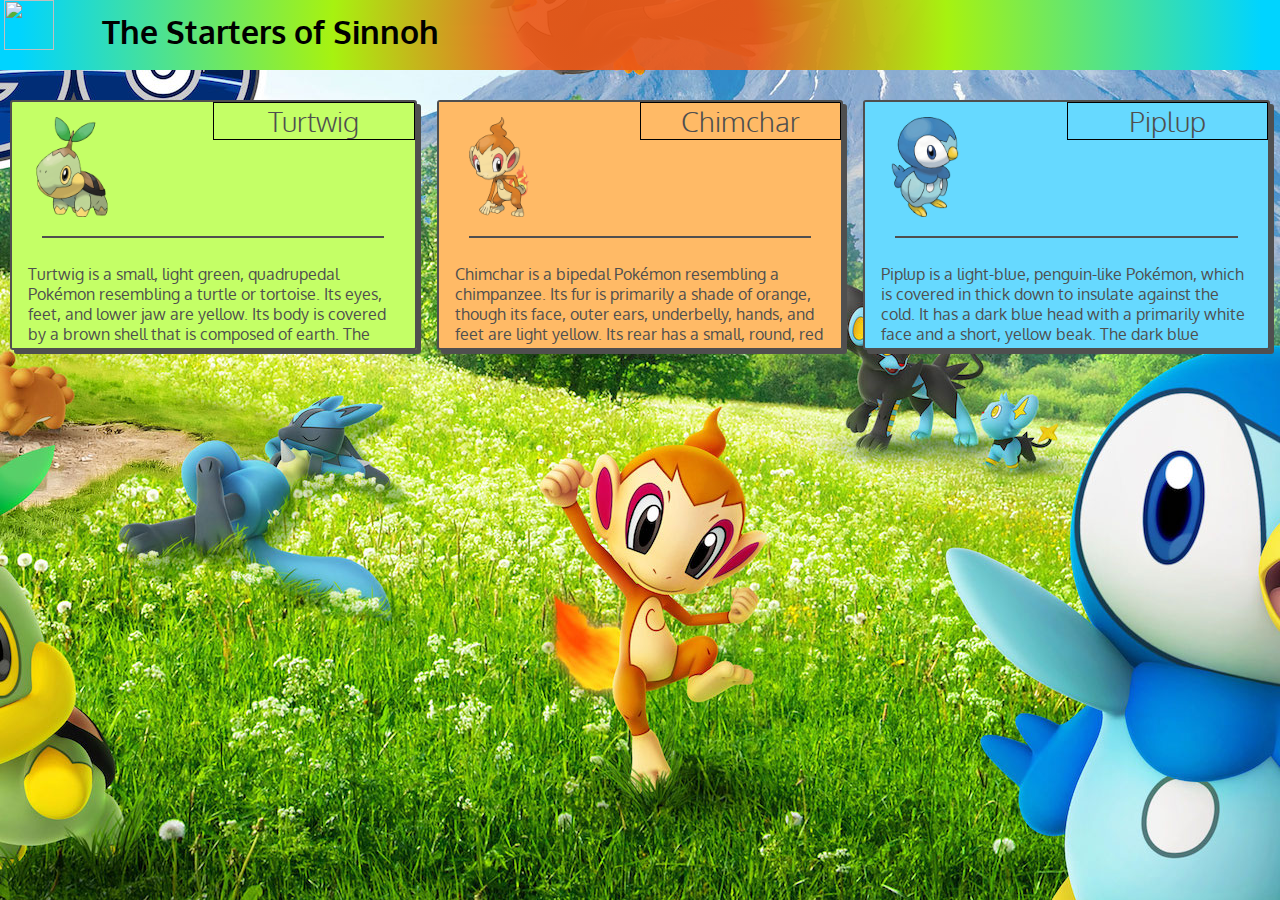
==== module2-solution/index.html @ c3f484e0 "added files for assignment 2" ====
<!DOCTYPE html>
<html>
<head>
  <meta charset="UTF-8">
  <meta name="viewport" content="width=device-width, initial-scale=1">
  <title>Website for Assignment 2</title>
  <link rel="stylesheet" href="./css/assignment-2.css">
  <link rel="preconnect" href="https://fonts.googleapis.com">
  <link rel="preconnect" href="https://fonts.gstatic.com" crossorigin>
  <link href="https://fonts.googleapis.com/css2?family=Oxygen:wght@300;400;700&display=swap" rel="stylesheet">
</head>
<body>
  <header>
    <nav class="navbar">
      <div class="header">
        <a href="https://www.pokemon.com/us/" target="_blank" class="logo"><img src="pokeball-png-45330.png" class="logo-img"></a>
        <div class="site-title">
          <h1 class="site-title-header">The Starters of Sinnoh</h1>
        </div>

      </div>

    </nav>

  </header>
  <div class="row">
    <div class="col col-2 col-lg-4 col-md-6 col-sm-12">
      <div class="content content-2">
        <div class="div-title div-title-2">Turtwig</div>
        <img src="./images/Turtwig.png" class="icon">
        <hr>
        <p>Turtwig is a small, light green, quadrupedal Pokémon resembling a turtle or tortoise.
        Its eyes, feet, and lower jaw are yellow. Its body is covered by a brown shell that is composed of earth.
        The shell has a thick black stripe and a black rim. On a very healthy Turtwig, the shell should feel moist.
        A small seedling grows on a brown patch on its head.
        This seedling will wilt if the Pokémon becomes thirsty.
        Since it is a plant-based Pokémon, Turtwig usually nourishes itself through photosynthesis.
        It also drinks water, which hardens its soil-based shell.
        Due to its status as a starter Pokémon, a wild Turtwig is hard to come by and it is generally found under the ownership of Trainers.</p>
      </div>
    </div>
    <div class="col col-1 col-lg-4 col-md-6 col-sm-12">
      <div class="content content-1">
        <div class="div-title div-title-1">Chimchar</div>
        <img src="./images/Chimchar.png" class="icon">
        <hr>
        <p>Chimchar is a bipedal Pokémon resembling a chimpanzee.
         Its fur is primarily a shade of orange, though its face, outer ears,
          underbelly, hands, and feet are light yellow. Its rear has a small, round,
          red patch that is usually obscured by flames produced by burning gas in its stomach.
           These flames go out when it goes to sleep, and burn weakly when it feels ill.
           Chimchar's ears are large in comparison to its head size and red inside.
           It has two pointed teeth in its upper jaw.
           Chimchar has red markings nearly surrounding its eyes, a swirl-like symbol on its chest,
           and five fingers on its hands with three toes on its feet.
           It has a swirly crest of hair on its head.
           Being very agile, it is able to climb the rocky ledges of tall mountains, where it lives.</p>
      </div>
    </div>
    <div class="col col-3 col-lg-4 col-md-12 col-sm-12">
      <div class="content content-3">
        <div class="div-title div-title-3">Piplup</div>
        <img src="./images/Piplup.png"  class="icon">
        <hr>
        <p class ="pip">Piplup is a light-blue, penguin-like Pokémon,
        which is covered in thick down to insulate against the cold.
        It has a dark blue head with a primarily white face and a short, yellow beak.
        The dark blue feathers on its head extend down its back and around its neck,
        which causes it to appear to be wearing a cape.
        There are two white ovals on its chest and a small, light-blue marking resembles a crown above its beak. It has flipper-like arms and yellow feet with three toes each.

          Piplup has a strong sense of self-pride.
          Because of its pride, it has a hard time accepting food from humans and bonding with its caretakers.
          It will even puff out its chest after it falls down,
          which it often does due to its poor walking abilities.
          However, it is a skilled swimmer that can dive for over ten minutes in order to hunt.
          It has also been shown to fly short distances in the anime.
          It lives along the seashore in colder climates.</p>
      </div>
    </div>
  </div>
</body>
</html>
---- module2-solution/css/assignment-2.css ----
* {
  font-family: 'Oxygen', sans-serif;
  margin: 0;
  box-sizing: border-box;
}

/** Header **/

.logo-img {
  width: 50px;
  height: 50px;
  position: relative;
  top: 15%;
  left: 8%;

}

.logo {
  float: left;
}

.header {
  overflow: hidden;
  position: relative;
  margin-bottom: 20px;
  background: rgb(235,89,24);
  background: radial-gradient(circle, rgba(235,89,24,0.9206276260504201) 18%, rgba(167,242,16,1) 48%, rgba(0,212,255,1) 97%);
  height: 70px;
}

.site-title {
  vertical-align: middle;
}

.site-title-header {
  font-size: 2em;
  margin: 0;
  position: absolute;
  top: 15%;
  left: 8%;

}

/** End of Header **/

body {
  overflow: hidden;
  background: url("../images/sinnoh.jpeg") no-repeat;
  background-position: 30% 35%;
}
.row {
  width: 100%;

  margin: 0 auto;
  overflow: hidden;

}

.col-lg-1, .col-lg-2, .col-lg-3, .col-lg-4, .col-lg-5, .col-lg-6, .col-lg-7
, .col-lg-8, .col-lg-9, .col-lg-10, .col-lg-11, .col-lg-12, .col-md-1, .col-md-2, .col-md-3
, .col-md-3, .col-md-4, .col-md-5, .col-md-7, .col-md-8, .col-md-9, .col-md-10, .col-md-11
, .col-md-12, .col-md-6, .col-sm-1, .col-sm-2, .col-sm-3, .col-sm-4, .col-sm-5, .col-sm-6
, .col-sm-7, .col-sm-8, .col-sm-9, .col-sm-10, .col-sm-11, .col-sm-12 {
  padding: 10px;
  float: left;
}

.content {
  border: 2px solid #4f4f4f;
  box-shadow: 100%;
  border-radius: 3px;
  box-shadow: 4px 4px #4f4f4f;
  position: relative;
  height: 250px;
  overflow: auto;

}

.div-title {

  font-weight: 300;
  border: 1px solid black;
  width: 50%;
  position: absolute;
  top: 0;
  right: 0;
  text-align: center;
  font-size: 1.75em;
}

.icon {

  width: 100px;
  height: 100px;
  margin: 15px 10px 5px;
}

.div-title-1, .content-1 {

  background-color: hsl(33, 100%, 70%);
  color: #4f4f4f;



}

.div-title-3, .content-3 {
  background-color: hsl(195, 100%, 70%);
  color: #4f4f4f;


}

.div-title-2, .content-2 {
  background-color: hsl(83, 100%, 70%);
  color: #4f4f4f;


}

hr {
  width: 85%;
  border: 0.5px solid #4f4f4f;
  margin: 10px auto 10px;


}

p {
  padding: 1em;
  color: #4f4f4f;
}

/*** Large Devices ***/

@media (min-width: 992px) {
  .col-lg-1 {
    width: 8.33%;
  }

  .col-lg-2 {
    width: 16.67%;
  }

  .col-lg-3 {
    width: 25%;
  }

  .col-lg-4 {
    width: 33.33%;
  }

  .col-lg-5 {
    width: 41.67%;
  }

  .col-lg-6 {
    width: 50%;
  }

  .col-lg-7 {
    width: 58.33%;
  }

  .col-lg-8 {
    width: 66.67;
  }

  .col-lg-9 {
    width: 75%;
  }

  .col-lg-10 {
    width: 83.33%;
  }

  .col-lg-11 {
    width: 91.67%;
  }

  .col-lg-12 {
    width: 100%;
  }
}
/** Mediium Devices **/

@media (min-width:768px) and (max-width: 991px) {
  .col-md-1 {
    width: 8.33%;
  }

  .col-md-2 {
    width: 16.67%;
  }

  .col-md-3 {
    width: 25%;
  }

  .col-md-4 {
    width: 33.33%;
  }

  .col-md-5 {
    width: 41.67%;
  }

  .col-md-6 {
    width: 50%;
  }

  .col-md-7 {
    width: 58.33%;
  }

  .col-md-8 {
    width: 66.67;
  }

  .col-md-9 {
    width: 75%;
  }

  .col-md-10 {
    width: 83.33%;
  }

  .col-md-11 {
    width: 91.67%;
  }

  .col-md-12 {
    width: 100%;
  }
}
/** Small Devices **/
@media (max-width:767px) {
  .site-title-header {
    font-size: 1.5em;
  }

  .logo-img {
    visibility: hidden;
  }
  .col-sm-1 {
    width: 8.33%;
  }

  .col-sm-2 {
    width: 16.67%;
  }

  .col-sm-3 {
    width: 25%;
  }

  .col-sm-4 {
    width: 33.33%;
  }

  .col-sm-5 {
    width: 41.67%;
  }

  .col-sm-6 {
    width: 50%;
  }

  .col-sm-7 {
    width: 58.33%;
  }

  .col-sm-8 {
    width: 66.67;
  }

  .col-sm-9 {
    width: 75%;
  }

  .col-sm-10 {
    width: 83.33%;
  }

  .col-sm-11 {
    width: 91.67%;
  }

  .col-sm-12 {
    width: 100%;
  }
}
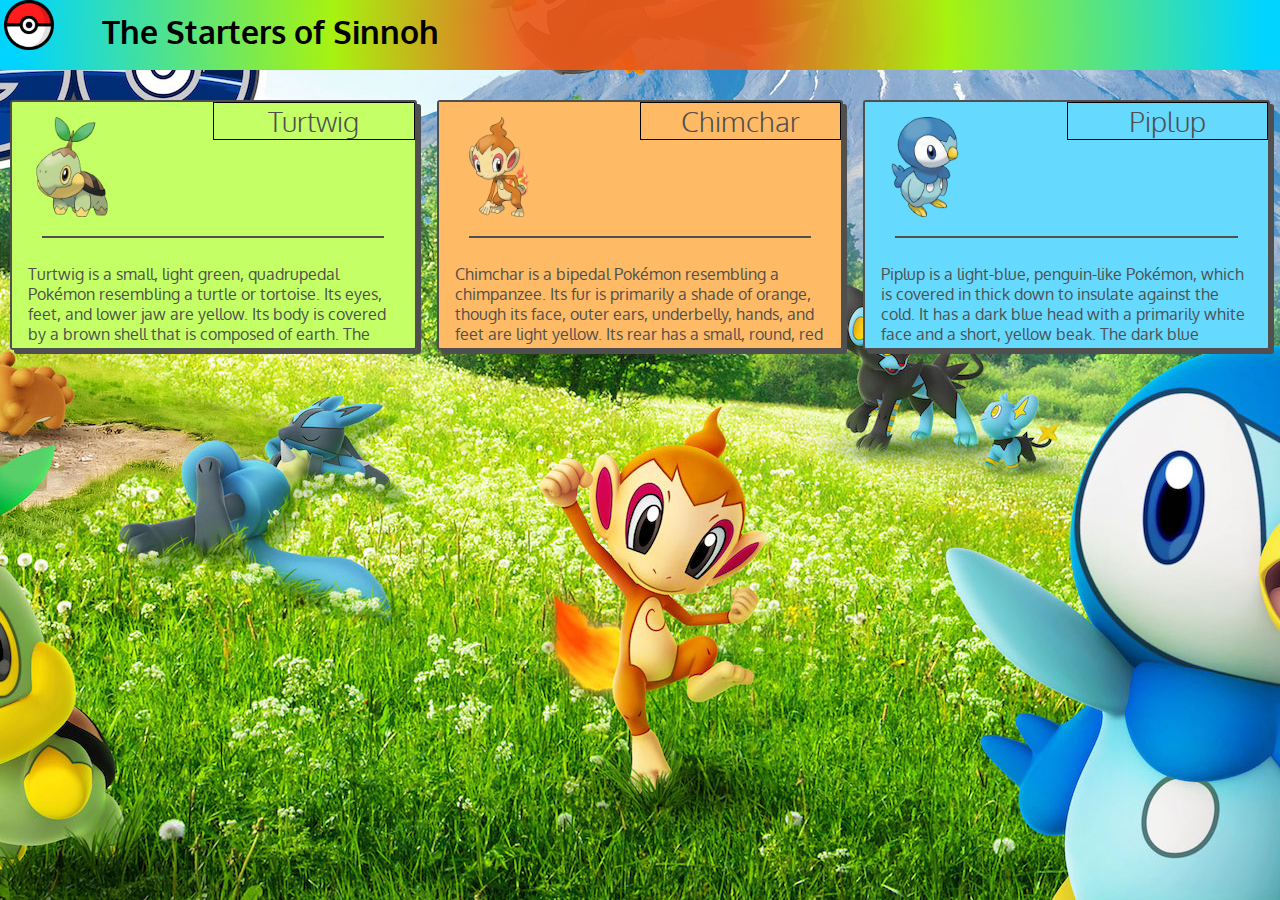
==== commit 34d33cf6: "added navbar image" ====
--- a/module2-solution/index.html
+++ b/module2-solution/index.html
@@ -13,7 +13,7 @@
   <header>
     <nav class="navbar">
       <div class="header">
-        <a href="https://www.pokemon.com/us/" target="_blank" class="logo"><img src="pokeball-png-45330.png" class="logo-img"></a>
+        <a href="https://www.pokemon.com/us/" target="_blank" class="logo"><img src="./images/pokeball-png-45330.png" class="logo-img"></a>
         <div class="site-title">
           <h1 class="site-title-header">The Starters of Sinnoh</h1>
         </div>
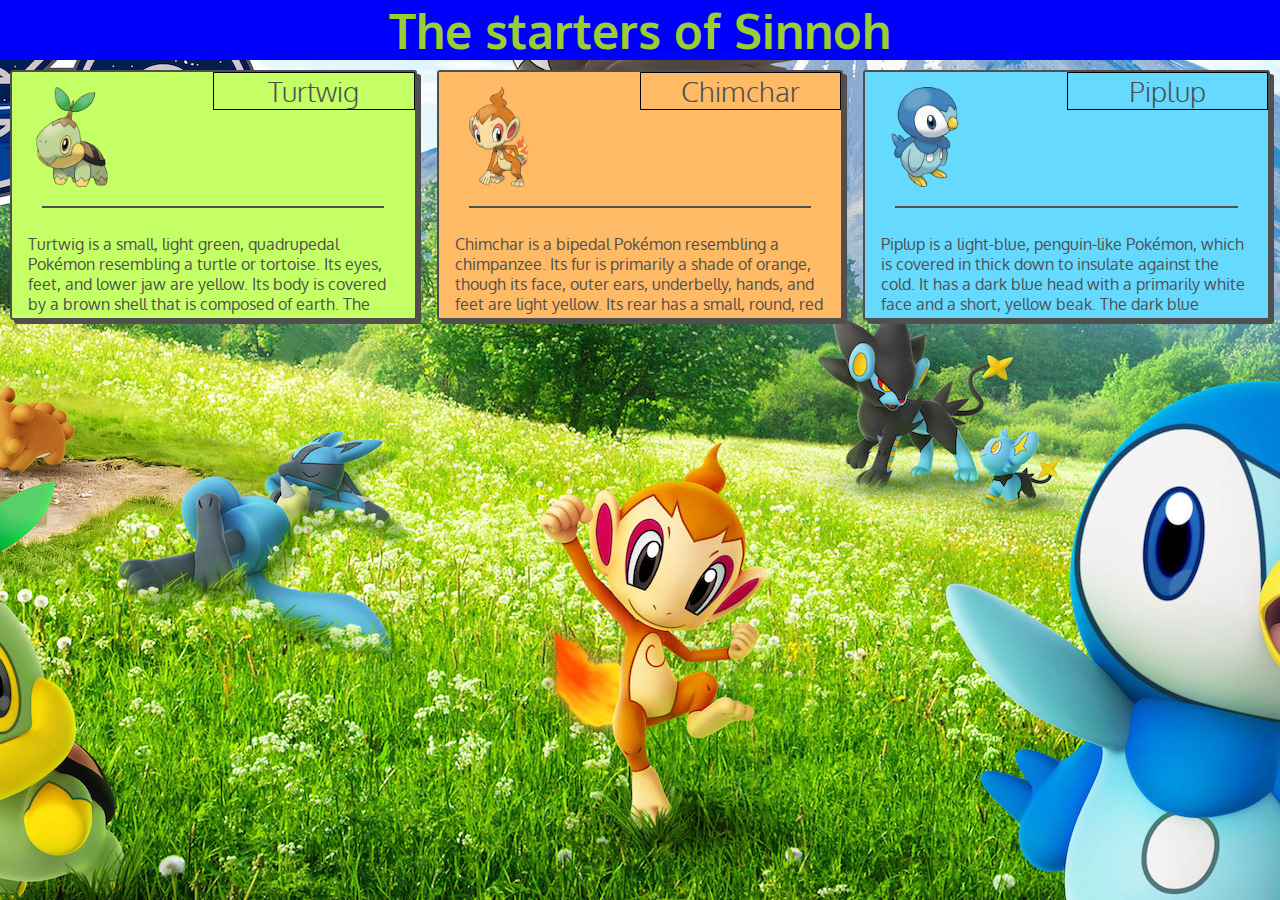
==== commit c36677af: "modified heading" ====
--- a/module2-solution/index.html
+++ b/module2-solution/index.html
@@ -10,19 +10,8 @@
   <link href="https://fonts.googleapis.com/css2?family=Oxygen:wght@300;400;700&display=swap" rel="stylesheet">
 </head>
 <body>
-  <header>
-    <nav class="navbar">
-      <div class="header">
-        <a href="https://www.pokemon.com/us/" target="_blank" class="logo"><img src="./images/pokeball-png-45330.png" class="logo-img"></a>
-        <div class="site-title">
-          <h1 class="site-title-header">The Starters of Sinnoh</h1>
-        </div>
-
-      </div>
-
-    </nav>
-
-  </header>
+  
+  <h1>The starters of Sinnoh</h1>
   <div class="row">
     <div class="col col-2 col-lg-4 col-md-6 col-sm-12">
       <div class="content content-2">
--- a/module2-solution/css/assignment-2.css
+++ b/module2-solution/css/assignment-2.css
@@ -4,6 +4,13 @@
   font-family: 'Oxygen', sans-serif;
   margin: 0;
   box-sizing: border-box;
+}
+
+h1 {
+  text-align: center;
+  font-size: 3em;
+  color: yellowgreen;
+  background: blue;
 }
 
 /** Header **/
@@ -30,25 +37,14 @@
   height: 70px;
 }
 
-.site-title {
-  vertical-align: middle;
-}
-
-.site-title-header {
-  font-size: 2em;
-  margin: 0;
-  position: absolute;
-  top: 15%;
-  left: 8%;
-
-}
+
 
 /** End of Header **/
 
 body {
   overflow: hidden;
   background: url("../images/sinnoh.jpeg") no-repeat;
-  background-position: 30% 35%;
+  background-position: 30% 30%;
 }
 .row {
   width: 100%;
